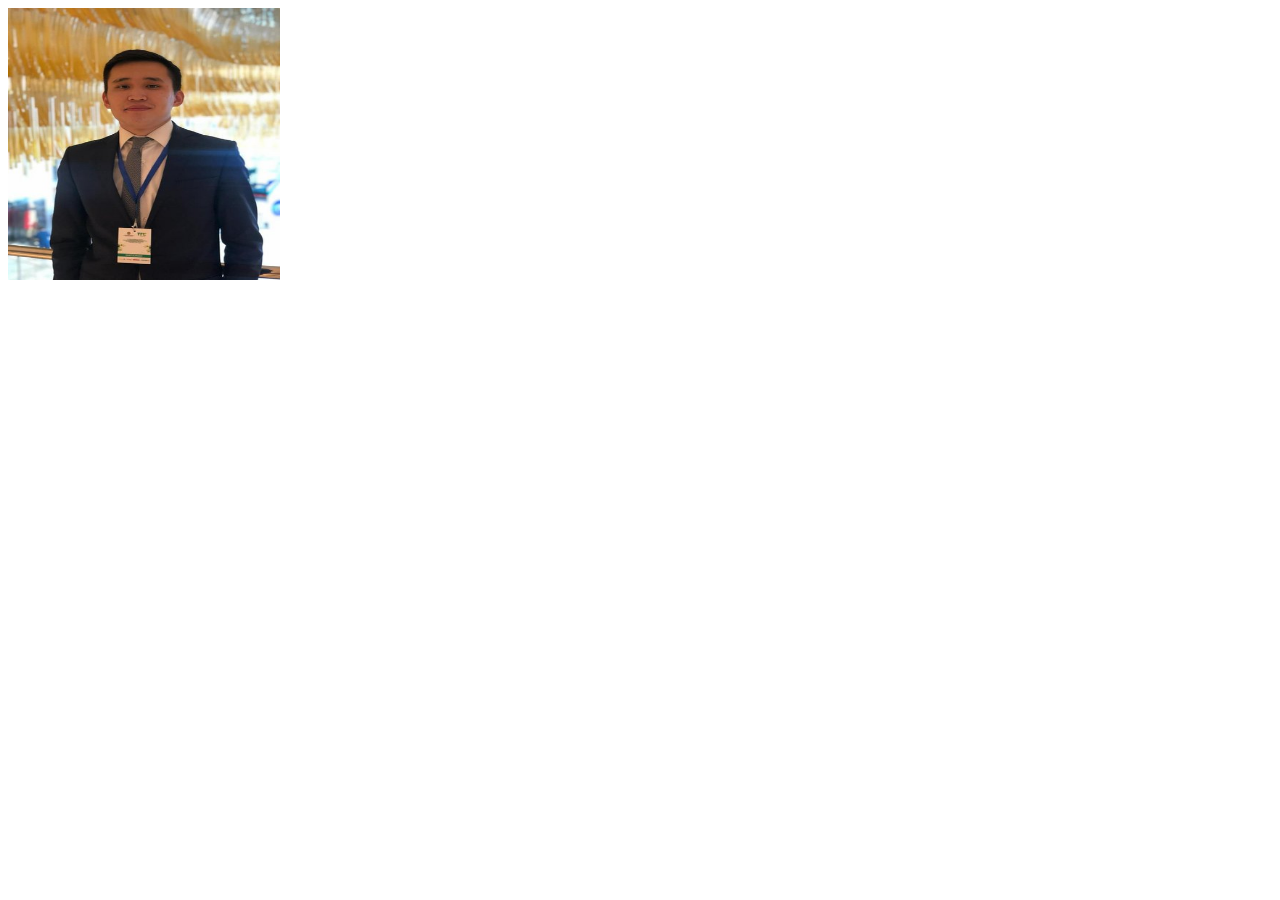
==== index.html @ 1963563e "feat: update index.html file" ====
<!DOCTYPE html>
<html lang="en">
<head>
  <meta charset="utf-8">
  <title>CV</title>
  <meta name="description" content="CV">
  <meta name="author" content="SitePoint">
  <link rel="stylesheet" href="styles.css?v=1.0">
</head>
<body>
    <img src="./img/704327163.jpeg" alt="Avatar" width="272" height="272" class="rightpic">
</body>
</html>
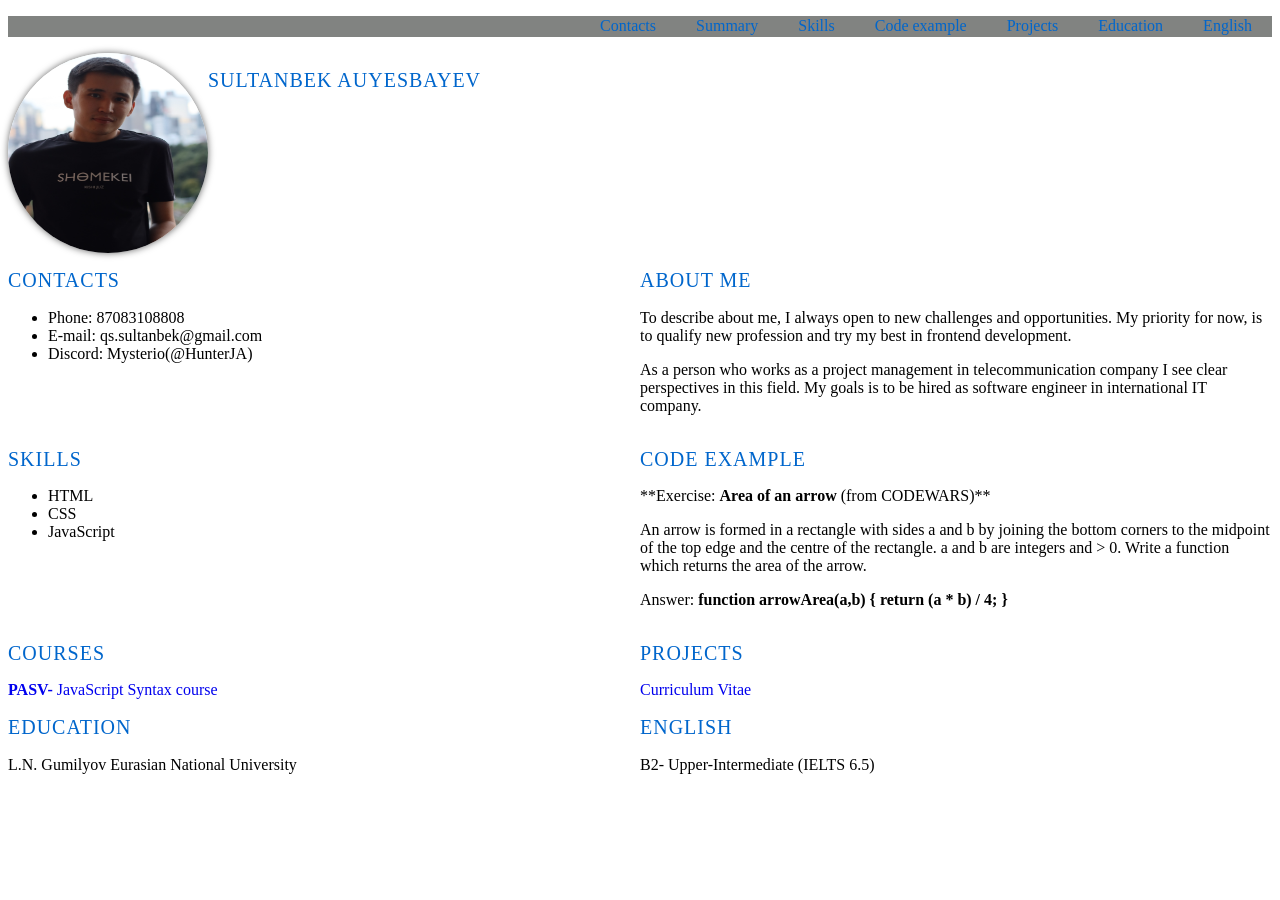
==== commit b80704e6: "feat: add info in CV with minor styles" ====
--- a/index.html
+++ b/index.html
@@ -1,13 +1,75 @@
-<!DOCTYPE html>
+<!doctype html>
 <html lang="en">
+<link rel="stylesheet" href="./style.css">
 <head>
   <meta charset="utf-8">
   <title>CV</title>
   <meta name="description" content="CV">
   <meta name="author" content="SitePoint">
-  <link rel="stylesheet" href="styles.css?v=1.0">
+  <link rel="stylesheet" href="style.css">
+  <link rel="icon" href="../rsschool-cv/assets/icon-cv-11.jpg">
+  <link rel="preconnect" href="https://fonts.googleapis.com">
+  <link href="https://fonts.googleapis.com/css2?family=Oswald:wght@300;400;700&display=swap" rel="stylesheet">
 </head>
 <body>
-    <img src="./img/704327163.jpeg" alt="Avatar" width="272" height="272" class="rightpic">
+	<header class="header">
+		<div class="container header-container"></div>
+			<nav class="nav">
+				<ul class="nav-list">
+					<li class="nav-item"><a href="#contacts" class="nav-link">Contacts</a></li>
+					<li class="nav-item"><a href="#summary" class="nav-link">Summary</a></li>
+					<li class="nav-item"><a href="#skills" class="nav-link">Skills</a></li>
+					<li class="nav-item"><a href="#code" class="nav-link">Code example</a></li>
+					<li class="nav-item"><a href="#projects" class="nav-link">Projects</a></li>
+					<li class="nav-item"><a href="#education" class="nav-link">Education</a></li>
+					<li class="nav-item"><a href="#english" class="nav-link">English</a></li>
+				</ul>
+			</nav>
+		</div>
+	</header>
+	<main class="main">
+		<div class="container main-container">
+			<img src="./assets/IMG_3637.JPG" alt="Avatar" width="272" height="272" class="image">
+			<section class="section" id = "profile"><h1 class="section-title">Sultanbek Auyesbayev</h1></section>
+			<section class="section" id = "contacts"><h2 class="section-title">Contacts</h2>
+				<ul class="contacts-list">
+					<li>Phone: 87083108808</li>
+					<li>E-mail: qs.sultanbek@gmail.com</li>
+					<li>Discord: Mysterio(@HunterJA)</li>
+				</ul>
+			</section>
+			<section class="section" id = "summary"><h2 class="section-title">About me</h2>
+				<p class="summary-info">To describe about me, I always open to new challenges and opportunities. My priority for now, is to qualify new profession and try my best in frontend development.</p><p>As a person who works as a project management in telecommunication company I see clear perspectives in this field. My goals is to be hired as software engineer in international IT company.</p>
+			</section>
+			<section class="section" id = "skills"><h2 class="section-title">Skills</h2>
+				<ul class="skills-info">
+					<li>HTML</li>
+					<li>CSS</li>
+					<li>JavaScript</li>
+				</ul>
+			</section>
+			<section class="section" id = "code"><h2 class="section-title">Code example</h2>
+				<p>**Exercise: <span class="code-example">Area of an arrow</span> (from CODEWARS)**</p>
+				<p>An arrow is formed in a rectangle with sides a and b by joining the bottom corners to the midpoint of the top edge and the centre of the rectangle. a and b are integers and > 0. Write a function which returns the area of the arrow.</p>
+				<p>Answer: <span class="code-example">function arrowArea(a,b) { return (a * b) / 4; }</span></p>
+			</section>
+			<section class="section" id = "courses"><h2 class="section-title">Courses</h2>
+				<a href="https://localcoding.us/" class="courses-link"><span class="courses-name">PASV- </span>JavaScript Syntax course</a>
+			</section>
+			<section class="section" id = "projects"><h2 class="section-title">Projects</h2>
+				<a href="https://hunterja.github.io/rsschool-cv-old/" class="projects-link">Curriculum Vitae</a>
+			</section>
+			<section class="section" id = "education"><h2 class="section-title">Education</h2>
+				<p>L.N. Gumilyov Eurasian National University</p>
+			</section>
+			<section class="section" id = "english"><h2 class="section-title">English</h2>
+				<p>B2- Upper-Intermediate (IELTS 6.5)</p>
+			</section>
+		</div>
+	</main>
+	<footer class="footer">
+		<div class="container footer-container">
+		</div>
+	</footer>
 </body>
 </html>
--- a/style.css
+++ b/style.css
@@ -0,0 +1,103 @@
+* {
+	box-sizing: border-box;
+}
+
+.html {
+	scroll-behavior: smooth;
+}
+
+.container {
+    max-width: 1440px;
+    margin: 0 auto;
+  }
+
+.header {
+	background-color: #818381;
+}
+
+
+.body {
+	font-family: 'Oswald', sans-serif;
+	min-height: 100vh;
+	margin: 0;
+	padding: 0;
+	display: flex;
+	flex-direction: column;
+	justify-content: space-between;
+}
+
+.main-container {
+	display: flex;
+	flex-wrap: wrap;
+  }
+
+.image {
+	border-radius: 50%;
+	border: 3px;
+	box-shadow:0 0 7px #666;
+	width: 200px;
+	height: 200px;
+	object-fit: fill;
+}
+
+.section {
+	width: 50%;
+  }
+
+  .section-title {
+	font-size: 20px;
+	font-weight: 500;
+	text-transform: uppercase;
+	letter-spacing: 1px;
+	color: #0066CC;
+  }
+
+
+.nav-list {
+	display: flex;
+	justify-content: flex-end;
+	align-items: center;
+	list-style: none;
+}
+
+.nav-link {
+	padding: 0 20px;
+	line-height: 1.3;
+	text-decoration: none;
+	color: #0066CC;
+	transition: color 0.5s;
+}
+
+.nav-link:hover {
+	color: black;
+}
+
+.code-example {
+	font-weight: bold;
+}
+
+.courses-name {
+	font-weight: bold;
+}
+
+.courses-link {
+	text-decoration: none;
+}
+
+.courses-link:hover {
+	color: black;
+}
+
+.projects-link {
+	text-decoration: none;
+}
+
+.projects-link:hover {
+	color:black;
+}
+
+@media (max-width: 768px) {
+	.section {
+	  width: 100%;
+	}
+}
--- a/style.css
+++ b/style.css
@@ -0,0 +1,103 @@
+* {
+	box-sizing: border-box;
+}
+
+.html {
+	scroll-behavior: smooth;
+}
+
+.container {
+    max-width: 1440px;
+    margin: 0 auto;
+  }
+
+.header {
+	background-color: #818381;
+}
+
+
+.body {
+	font-family: 'Oswald', sans-serif;
+	min-height: 100vh;
+	margin: 0;
+	padding: 0;
+	display: flex;
+	flex-direction: column;
+	justify-content: space-between;
+}
+
+.main-container {
+	display: flex;
+	flex-wrap: wrap;
+  }
+
+.image {
+	border-radius: 50%;
+	border: 3px;
+	box-shadow:0 0 7px #666;
+	width: 200px;
+	height: 200px;
+	object-fit: fill;
+}
+
+.section {
+	width: 50%;
+  }
+
+  .section-title {
+	font-size: 20px;
+	font-weight: 500;
+	text-transform: uppercase;
+	letter-spacing: 1px;
+	color: #0066CC;
+  }
+
+
+.nav-list {
+	display: flex;
+	justify-content: flex-end;
+	align-items: center;
+	list-style: none;
+}
+
+.nav-link {
+	padding: 0 20px;
+	line-height: 1.3;
+	text-decoration: none;
+	color: #0066CC;
+	transition: color 0.5s;
+}
+
+.nav-link:hover {
+	color: black;
+}
+
+.code-example {
+	font-weight: bold;
+}
+
+.courses-name {
+	font-weight: bold;
+}
+
+.courses-link {
+	text-decoration: none;
+}
+
+.courses-link:hover {
+	color: black;
+}
+
+.projects-link {
+	text-decoration: none;
+}
+
+.projects-link:hover {
+	color:black;
+}
+
+@media (max-width: 768px) {
+	.section {
+	  width: 100%;
+	}
+}
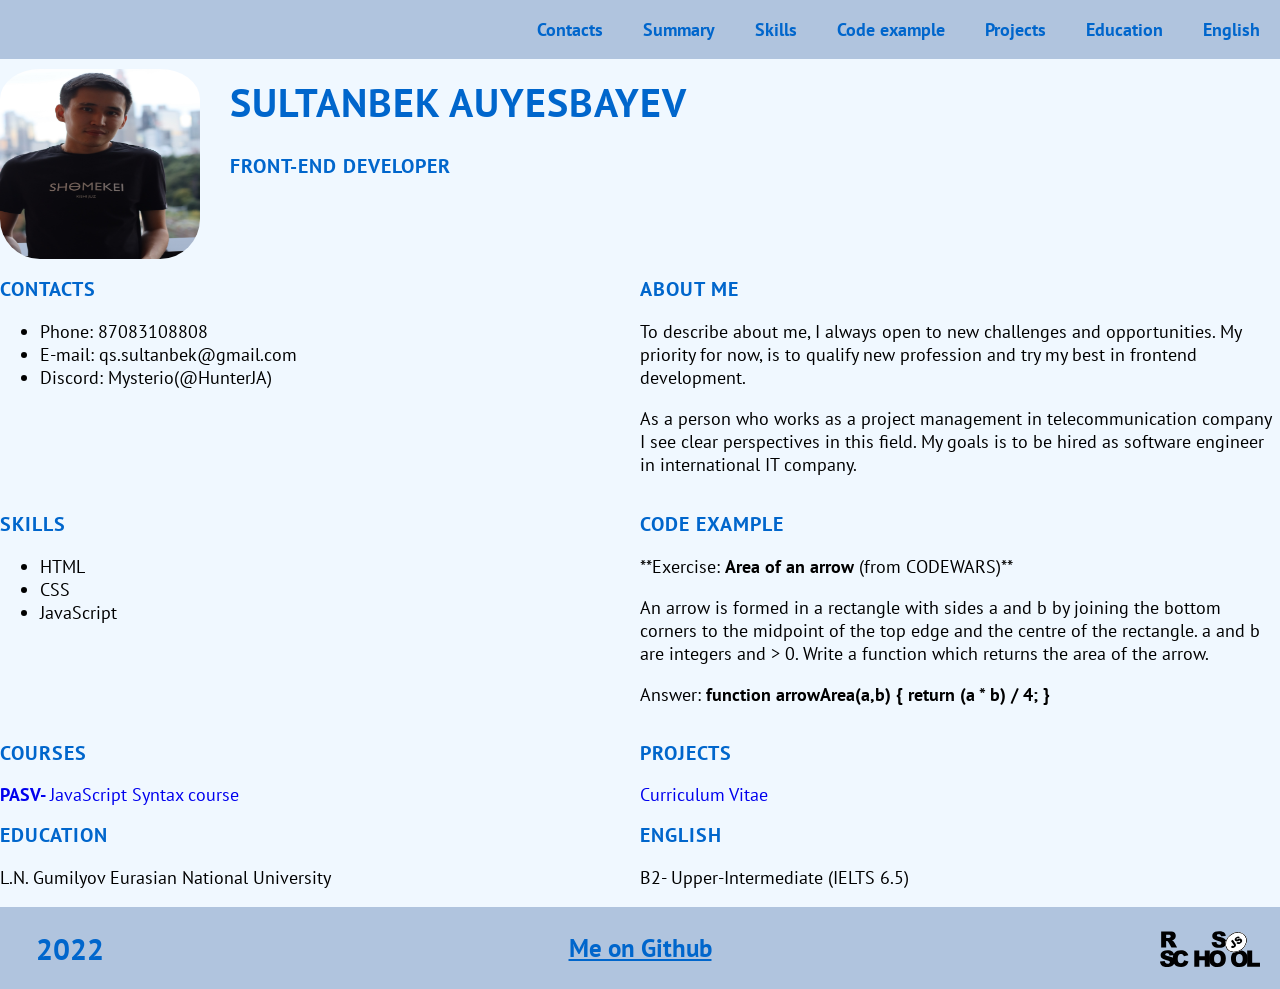
==== commit 155bff48: "feat: add styles in CV and links to rsschool academy with own gihub page" ====
--- a/index.html
+++ b/index.html
@@ -3,13 +3,14 @@
 <link rel="stylesheet" href="./style.css">
 <head>
   <meta charset="utf-8">
-  <title>CV</title>
+  <title>Sultanbek Auyesbayev</title>
   <meta name="description" content="CV">
   <meta name="author" content="SitePoint">
   <link rel="stylesheet" href="style.css">
   <link rel="icon" href="../rsschool-cv/assets/icon-cv-11.jpg">
   <link rel="preconnect" href="https://fonts.googleapis.com">
-  <link href="https://fonts.googleapis.com/css2?family=Oswald:wght@300;400;700&display=swap" rel="stylesheet">
+  <link rel="preconnect" href="https://fonts.gstatic.com" crossorigin>
+  <link href="https://fonts.googleapis.com/css2?family=PT+Sans:ital,wght@0,400;0,700;1,400;1,700&display=swap" rel="stylesheet">
 </head>
 <body>
 	<header class="header">
@@ -29,8 +30,9 @@
 	</header>
 	<main class="main">
 		<div class="container main-container">
-			<img src="./assets/IMG_3637.JPG" alt="Avatar" width="272" height="272" class="image">
-			<section class="section" id = "profile"><h1 class="section-title">Sultanbek Auyesbayev</h1></section>
+			<img src="./assets/IMG_3637.JPG" alt="Avatar" class="image">
+			<section class="section" id = "profile"><h1 class="section-title"><span class="name">Sultanbek Auyesbayev</span></h1>
+			<p class="section-title"><span class="profession">Front-end Developer</span></p></section>
 			<section class="section" id = "contacts"><h2 class="section-title">Contacts</h2>
 				<ul class="contacts-list">
 					<li>Phone: 87083108808</li>
@@ -68,8 +70,15 @@
 		</div>
 	</main>
 	<footer class="footer">
-		<div class="container footer-container">
-		</div>
+			<div class="footer-year">
+				2022
+			</div>
+			<div class="footer-github">
+				<a href="https://github.com/HunterJA" class="gihub-link">Me on Github</a>
+			</div>
+			<div class="footer-rsschool">
+				<a href="https://rs.school/js/" class="logo"><img src="./images/rs_school_js.svg" alt="rsschool_link"></a>
+			</div>
 	</footer>
 </body>
 </html>
--- a/style.css
+++ b/style.css
@@ -2,7 +2,7 @@
 	box-sizing: border-box;
 }
 
-.html {
+html {
 	scroll-behavior: smooth;
 }
 
@@ -11,19 +11,21 @@
     margin: 0 auto;
   }
 
-.header {
-	background-color: #818381;
+header {
+	background-color: #B0C4DE;
 }
 
 
-.body {
-	font-family: 'Oswald', sans-serif;
+body {
+	font-family: 'PT Sans', sans-serif;
 	min-height: 100vh;
 	margin: 0;
 	padding: 0;
 	display: flex;
 	flex-direction: column;
 	justify-content: space-between;
+	font-size: 18px;
+	background-color: #F0F8FF;
 }
 
 .main-container {
@@ -32,32 +34,46 @@
   }
 
 .image {
-	border-radius: 50%;
-	border: 3px;
-	box-shadow:0 0 7px #666;
+	border-radius: 20%;
 	width: 200px;
 	height: 200px;
 	object-fit: fill;
+	padding-top: 10px;
 }
 
 .section {
 	width: 50%;
-  }
+}
 
-  .section-title {
+span.name {
+	font-size: 40px;
+	color: #0066CC;
+	padding: 0 0 0 30px;
+}
+
+span.profession {
 	font-size: 20px;
-	font-weight: 500;
+	line-height: 37px;
+	font-weight: bold;
+	color: #0066CC;
+	padding-left: 30px;
+}
+
+
+.section-title {
+	font-size: 20px;
+	font-weight: bold;
 	text-transform: uppercase;
 	letter-spacing: 1px;
 	color: #0066CC;
-  }
-
+}
 
 .nav-list {
 	display: flex;
 	justify-content: flex-end;
 	align-items: center;
 	list-style: none;
+	font-weight: bold;
 }
 
 .nav-link {
@@ -96,6 +112,35 @@
 	color:black;
 }
 
+.footer-year {
+	width: 100px;
+	text-align: center;
+	font-size: 30px;
+	line-height: 37px;
+	font-weight: bold;
+	color: #0066CC;
+}
+
+.gihub-link	{
+	font-size: 25px;
+	font-weight: bold;
+	color: #0066CC;
+}
+
+.footer {
+	display: flex;
+	justify-content: space-between;
+	align-items: center;
+	padding: 20px;
+	background-color: #B0C4DE;
+}
+
+.footer-rsschool > a > img {
+	width: 100px;;
+	position: relative;
+	top: 3px;
+}
+
 @media (max-width: 768px) {
 	.section {
 	  width: 100%;
--- a/style.css
+++ b/style.css
@@ -2,7 +2,7 @@
 	box-sizing: border-box;
 }
 
-.html {
+html {
 	scroll-behavior: smooth;
 }
 
@@ -11,19 +11,21 @@
     margin: 0 auto;
   }
 
-.header {
-	background-color: #818381;
+header {
+	background-color: #B0C4DE;
 }
 
 
-.body {
-	font-family: 'Oswald', sans-serif;
+body {
+	font-family: 'PT Sans', sans-serif;
 	min-height: 100vh;
 	margin: 0;
 	padding: 0;
 	display: flex;
 	flex-direction: column;
 	justify-content: space-between;
+	font-size: 18px;
+	background-color: #F0F8FF;
 }
 
 .main-container {
@@ -32,32 +34,46 @@
   }
 
 .image {
-	border-radius: 50%;
-	border: 3px;
-	box-shadow:0 0 7px #666;
+	border-radius: 20%;
 	width: 200px;
 	height: 200px;
 	object-fit: fill;
+	padding-top: 10px;
 }
 
 .section {
 	width: 50%;
-  }
+}
 
-  .section-title {
+span.name {
+	font-size: 40px;
+	color: #0066CC;
+	padding: 0 0 0 30px;
+}
+
+span.profession {
 	font-size: 20px;
-	font-weight: 500;
+	line-height: 37px;
+	font-weight: bold;
+	color: #0066CC;
+	padding-left: 30px;
+}
+
+
+.section-title {
+	font-size: 20px;
+	font-weight: bold;
 	text-transform: uppercase;
 	letter-spacing: 1px;
 	color: #0066CC;
-  }
-
+}
 
 .nav-list {
 	display: flex;
 	justify-content: flex-end;
 	align-items: center;
 	list-style: none;
+	font-weight: bold;
 }
 
 .nav-link {
@@ -96,6 +112,35 @@
 	color:black;
 }
 
+.footer-year {
+	width: 100px;
+	text-align: center;
+	font-size: 30px;
+	line-height: 37px;
+	font-weight: bold;
+	color: #0066CC;
+}
+
+.gihub-link	{
+	font-size: 25px;
+	font-weight: bold;
+	color: #0066CC;
+}
+
+.footer {
+	display: flex;
+	justify-content: space-between;
+	align-items: center;
+	padding: 20px;
+	background-color: #B0C4DE;
+}
+
+.footer-rsschool > a > img {
+	width: 100px;;
+	position: relative;
+	top: 3px;
+}
+
 @media (max-width: 768px) {
 	.section {
 	  width: 100%;
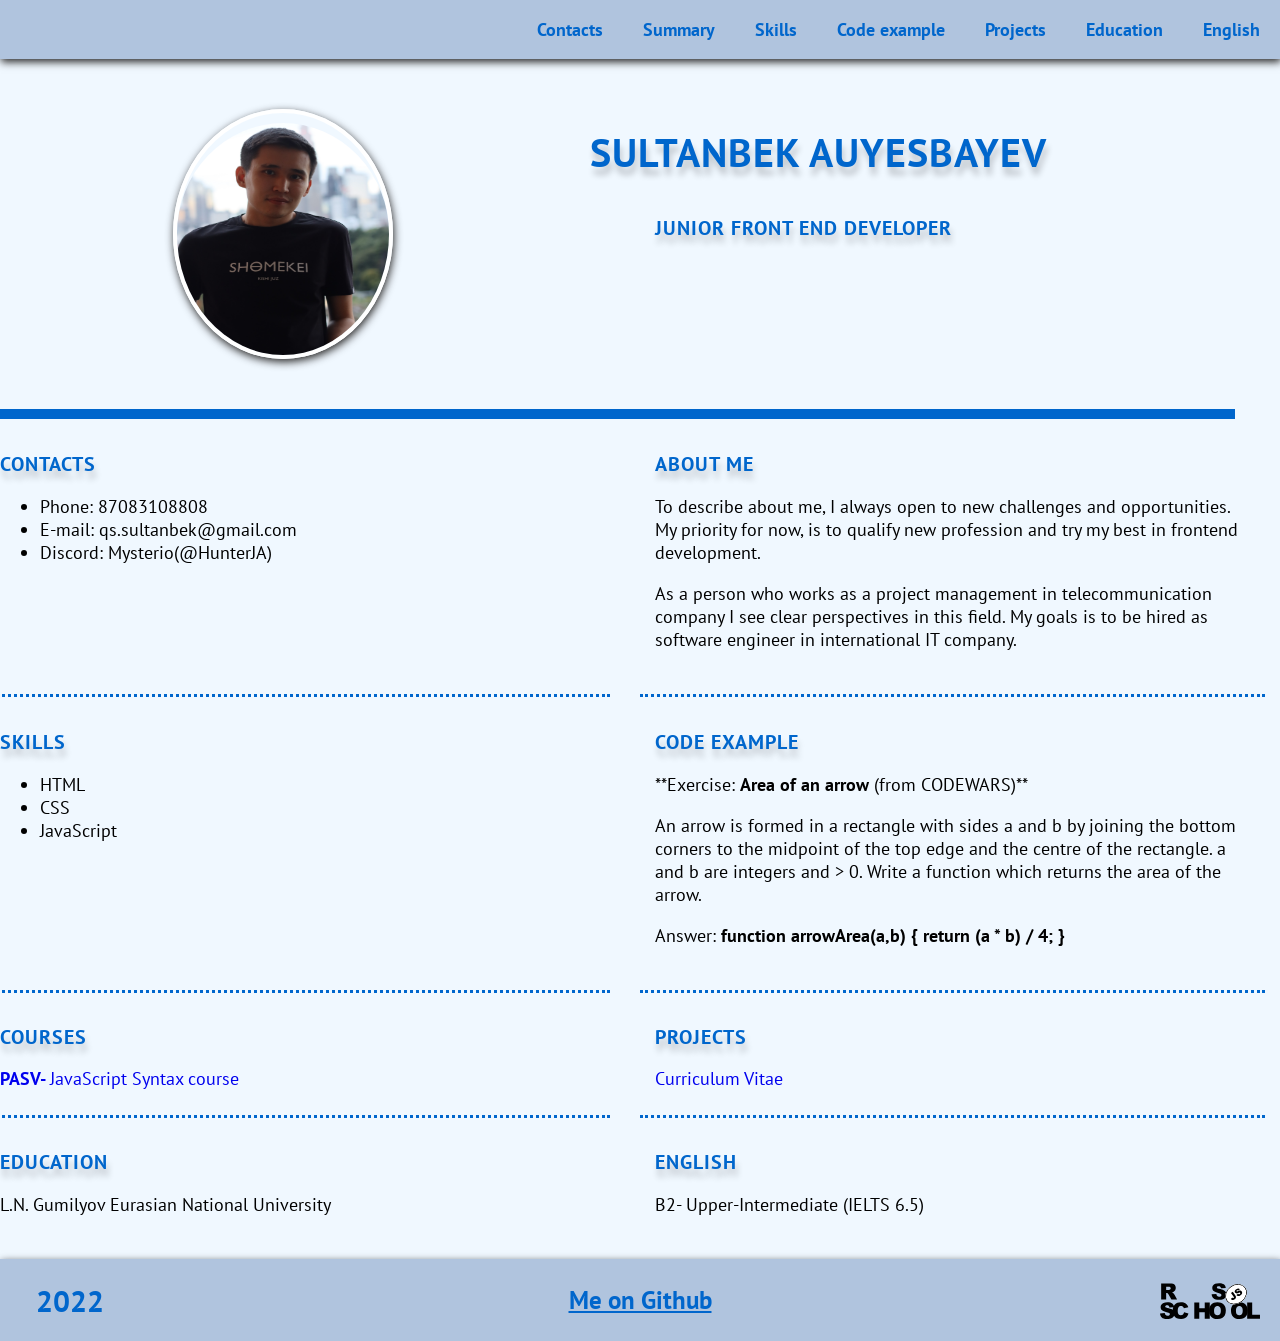
==== commit d594f18f: "feat: edit styles and html" ====
--- a/index.html
+++ b/index.html
@@ -1,6 +1,5 @@
 <!doctype html>
 <html lang="en">
-<link rel="stylesheet" href="./style.css">
 <head>
   <meta charset="utf-8">
   <title>Sultanbek Auyesbayev</title>
@@ -26,13 +25,12 @@
 					<li class="nav-item"><a href="#english" class="nav-link">English</a></li>
 				</ul>
 			</nav>
-		</div>
 	</header>
 	<main class="main">
 		<div class="container main-container">
-			<img src="./assets/IMG_3637.JPG" alt="Avatar" class="image">
-			<section class="section" id = "profile"><h1 class="section-title"><span class="name">Sultanbek Auyesbayev</span></h1>
-			<p class="section-title"><span class="profession">Front-end Developer</span></p></section>
+			<section class="section section-profile" id = "profile"><img src="./assets/IMG_3637.JPG" alt="Avatar" class="image">
+			<div class="title-profile"><h1 class="section-title"><span class="name">Sultanbek Auyesbayev</span></h1>
+			<h3 class="section-title">Junior Front end developer</h3></div></section>
 			<section class="section" id = "contacts"><h2 class="section-title">Contacts</h2>
 				<ul class="contacts-list">
 					<li>Phone: 87083108808</li>
@@ -61,10 +59,10 @@
 			<section class="section" id = "projects"><h2 class="section-title">Projects</h2>
 				<a href="https://hunterja.github.io/rsschool-cv-old/" class="projects-link">Curriculum Vitae</a>
 			</section>
-			<section class="section" id = "education"><h2 class="section-title">Education</h2>
+			<section class="section section-study" id = "education"><h2 class="section-title">Education</h2>
 				<p>L.N. Gumilyov Eurasian National University</p>
 			</section>
-			<section class="section" id = "english"><h2 class="section-title">English</h2>
+			<section class="section section-language" id = "english"><h2 class="section-title">English</h2>
 				<p>B2- Upper-Intermediate (IELTS 6.5)</p>
 			</section>
 		</div>
@@ -81,4 +79,4 @@
 			</div>
 	</footer>
 </body>
-</html>
+</html>
--- a/style.css
+++ b/style.css
@@ -13,6 +13,7 @@
 
 header {
 	background-color: #B0C4DE;
+	box-shadow: 1px 3px 8px rgb(41 40 40);
 }
 
 
@@ -31,20 +32,44 @@
 .main-container {
 	display: flex;
 	flex-wrap: wrap;
+	justify-content: space-between;
+	padding: 0 15px;
   }
 
 .image {
-	border-radius: 20%;
-	width: 200px;
-	height: 200px;
+	border-radius: 60%;
+	border: 4px solid white;
+	box-shadow: 1px 3px 8px rgb(41 40 40);
+	width: 220px;
+	height: 250px;
 	object-fit: fill;
 	padding-top: 10px;
 }
 
 .section {
 	width: 50%;
+	border-bottom: 3px dotted #0066CC;
+	border-width: 1;
+	padding: 15px;
+	padding-bottom: 25px;
+	margin-left: -30px
 }
 
+.section-profile {
+	display: flex;
+	justify-content: space-evenly;
+	width: 100%;
+	padding: 50px 20px;
+	border-bottom: 10px solid #0066CC;
+}
+
+.section-study {
+	border-style: hidden;
+}
+
+.section-language {
+	border-style: hidden;
+}
 span.name {
 	font-size: 40px;
 	color: #0066CC;
@@ -66,6 +91,14 @@
 	text-transform: uppercase;
 	letter-spacing: 1px;
 	color: #0066CC;
+	text-shadow: 2px 8px 6px rgba(0,0,0,0.2),
+				 0px -5px 35px rgba(255,255,255,0.3);
+}
+
+.title-profile {
+	display: flex;
+	flex-direction: column;
+	text-align: center;
 }
 
 .nav-list {
@@ -133,6 +166,7 @@
 	align-items: center;
 	padding: 20px;
 	background-color: #B0C4DE;
+	box-shadow: 1px 3px 8px rgb(41 40 40);
 }
 
 .footer-rsschool > a > img {
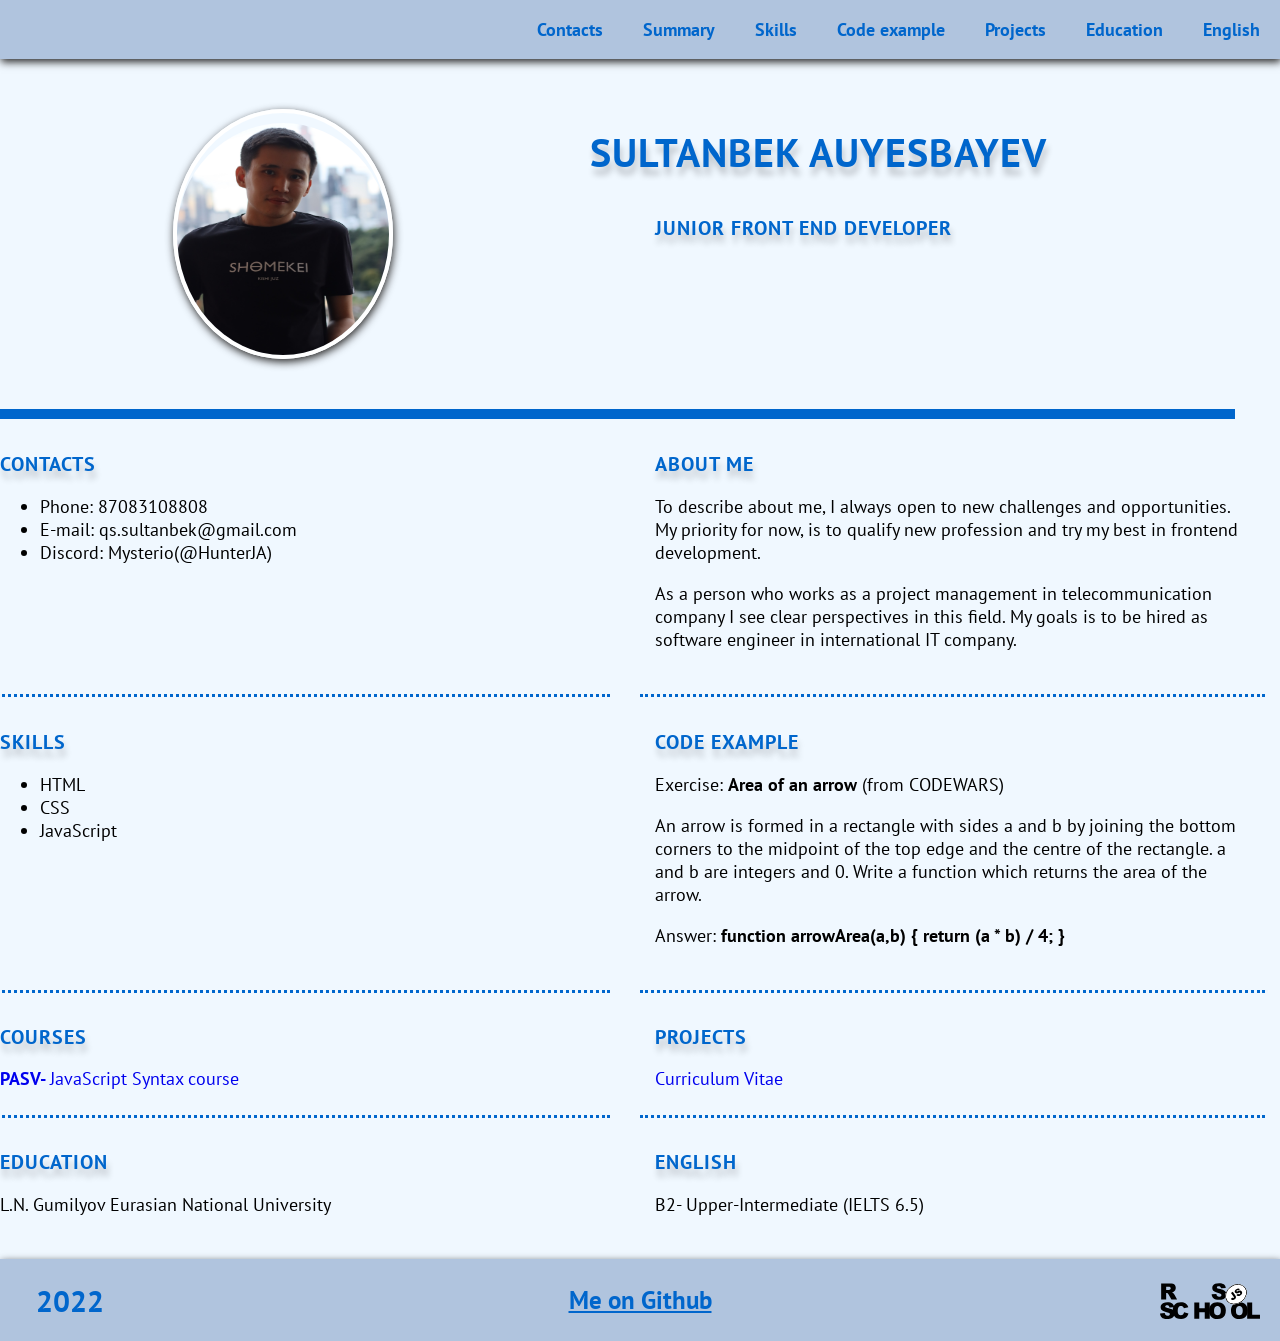
==== commit 612b2b8e: "fix: semantic" ====
--- a/index.html
+++ b/index.html
@@ -1,82 +1,81 @@
-<!doctype html>
+<!DOCTYPE html>
 <html lang="en">
 <head>
-  <meta charset="utf-8">
-  <title>Sultanbek Auyesbayev</title>
-  <meta name="description" content="CV">
-  <meta name="author" content="SitePoint">
-  <link rel="stylesheet" href="style.css">
-  <link rel="icon" href="../rsschool-cv/assets/icon-cv-11.jpg">
-  <link rel="preconnect" href="https://fonts.googleapis.com">
-  <link rel="preconnect" href="https://fonts.gstatic.com" crossorigin>
-  <link href="https://fonts.googleapis.com/css2?family=PT+Sans:ital,wght@0,400;0,700;1,400;1,700&display=swap" rel="stylesheet">
+<meta charset="utf-8">
+<title>Sultanbek Auyesbayev</title>
+<meta name="description" content="CV">
+<meta name="author" content="SitePoint">
+<link rel="stylesheet" href="style.css">
+<link rel="icon" href="../rsschool-cv/assets/icon-cv-11.jpg">
+<link rel="preconnect" href="https://fonts.googleapis.com">
+<link rel="preconnect" href="https://fonts.gstatic.com" crossorigin>
+<link href="https://fonts.googleapis.com/css2?family=PT+Sans:ital,wght@0,400;0,700;1,400;1,700&display=swap" rel="stylesheet">
 </head>
 <body>
-	<header class="header">
-		<div class="container header-container"></div>
-			<nav class="nav">
-				<ul class="nav-list">
-					<li class="nav-item"><a href="#contacts" class="nav-link">Contacts</a></li>
-					<li class="nav-item"><a href="#summary" class="nav-link">Summary</a></li>
-					<li class="nav-item"><a href="#skills" class="nav-link">Skills</a></li>
-					<li class="nav-item"><a href="#code" class="nav-link">Code example</a></li>
-					<li class="nav-item"><a href="#projects" class="nav-link">Projects</a></li>
-					<li class="nav-item"><a href="#education" class="nav-link">Education</a></li>
-					<li class="nav-item"><a href="#english" class="nav-link">English</a></li>
-				</ul>
-			</nav>
-	</header>
-	<main class="main">
-		<div class="container main-container">
-			<section class="section section-profile" id = "profile"><img src="./assets/IMG_3637.JPG" alt="Avatar" class="image">
-			<div class="title-profile"><h1 class="section-title"><span class="name">Sultanbek Auyesbayev</span></h1>
-			<h3 class="section-title">Junior Front end developer</h3></div></section>
-			<section class="section" id = "contacts"><h2 class="section-title">Contacts</h2>
-				<ul class="contacts-list">
-					<li>Phone: 87083108808</li>
-					<li>E-mail: qs.sultanbek@gmail.com</li>
-					<li>Discord: Mysterio(@HunterJA)</li>
-				</ul>
-			</section>
-			<section class="section" id = "summary"><h2 class="section-title">About me</h2>
-				<p class="summary-info">To describe about me, I always open to new challenges and opportunities. My priority for now, is to qualify new profession and try my best in frontend development.</p><p>As a person who works as a project management in telecommunication company I see clear perspectives in this field. My goals is to be hired as software engineer in international IT company.</p>
-			</section>
-			<section class="section" id = "skills"><h2 class="section-title">Skills</h2>
-				<ul class="skills-info">
-					<li>HTML</li>
-					<li>CSS</li>
-					<li>JavaScript</li>
-				</ul>
-			</section>
-			<section class="section" id = "code"><h2 class="section-title">Code example</h2>
-				<p>**Exercise: <span class="code-example">Area of an arrow</span> (from CODEWARS)**</p>
-				<p>An arrow is formed in a rectangle with sides a and b by joining the bottom corners to the midpoint of the top edge and the centre of the rectangle. a and b are integers and > 0. Write a function which returns the area of the arrow.</p>
-				<p>Answer: <span class="code-example">function arrowArea(a,b) { return (a * b) / 4; }</span></p>
-			</section>
-			<section class="section" id = "courses"><h2 class="section-title">Courses</h2>
-				<a href="https://localcoding.us/" class="courses-link"><span class="courses-name">PASV- </span>JavaScript Syntax course</a>
-			</section>
-			<section class="section" id = "projects"><h2 class="section-title">Projects</h2>
-				<a href="https://hunterja.github.io/rsschool-cv-old/" class="projects-link">Curriculum Vitae</a>
-			</section>
-			<section class="section section-study" id = "education"><h2 class="section-title">Education</h2>
-				<p>L.N. Gumilyov Eurasian National University</p>
-			</section>
-			<section class="section section-language" id = "english"><h2 class="section-title">English</h2>
-				<p>B2- Upper-Intermediate (IELTS 6.5)</p>
-			</section>
-		</div>
-	</main>
-	<footer class="footer">
-			<div class="footer-year">
-				2022
-			</div>
-			<div class="footer-github">
-				<a href="https://github.com/HunterJA" class="gihub-link">Me on Github</a>
-			</div>
-			<div class="footer-rsschool">
-				<a href="https://rs.school/js/" class="logo"><img src="./images/rs_school_js.svg" alt="rsschool_link"></a>
-			</div>
-	</footer>
+<header class="header">
+<div class="container header-container"></div>
+<nav class="nav">
+<ul class="nav-list">
+<li class="nav-item"><a href="#contacts" class="nav-link">Contacts</a></li>
+<li class="nav-item"><a href="#summary" class="nav-link">Summary</a></li>
+<li class="nav-item"><a href="#skills" class="nav-link">Skills</a></li>
+<li class="nav-item"><a href="#code" class="nav-link">Code example</a></li>
+<li class="nav-item"><a href="#projects" class="nav-link">Projects</a></li>
+<li class="nav-item"><a href="#education" class="nav-link">Education</a></li>
+<li class="nav-item"><a href="#english" class="nav-link">English</a></li>
+</ul>
+</nav>
+</header>
+<main class="main">
+<div class="container main-container">
+<section class="section section-profile" id="profile"><img src="./assets/IMG_3637.JPG" alt="Avatar" class="image">
+<div class="title-profile"><h1 class="section-title"><span class="name">Sultanbek Auyesbayev</span></h1>
+<h3 class="section-title">Junior Front end developer</h3></div></section>
+<section class="section" id="contacts"><h2 class="section-title">Contacts</h2>
+<ul class="contacts-list">
+<li>Phone: 87083108808</li>
+<li>E-mail: qs.sultanbek@gmail.com</li>
+<li>Discord: Mysterio(@HunterJA)</li>
+</ul>
+</section>
+<section class="section" id="summary"><h2 class="section-title">About me</h2>
+<p class="summary-info">To describe about me, I always open to new challenges and opportunities. My priority for now, is to qualify new profession and try my best in frontend development.</p>
+<p>As a person who works as a project management in telecommunication company I see clear perspectives in this field. My goals is to be hired as software engineer in international IT company.</p>
+</section>
+<section class="section" id="skills"><h2 class="section-title">Skills</h2>
+<ul class="skills-info">
+<li>HTML</li>
+<li>CSS</li>
+<li>JavaScript</li>
+</ul>
+</section>
+<section class="section" id="code"><h2 class="section-title">Code example</h2>
+<p>Exercise: <span class="code-example">Area of an arrow</span> (from CODEWARS)</p>
+<p>An arrow is formed in a rectangle with sides a and b by joining the bottom corners to the midpoint of the top edge and the centre of the rectangle. a and b are integers and 0. Write a function which returns the area of the arrow.</p>
+<p>Answer: <span class="code-example">function arrowArea(a,b) { return (a * b) / 4; }</span></p>
+</section>
+<section class="section" id="courses"><h2 class="section-title">Courses</h2>
+<a href="https://localcoding.us/" class="courses-link"><span class="courses-name">PASV- </span>JavaScript Syntax course</a>
+</section>
+<section class="section" id="projects"><h2 class="section-title">Projects</h2>
+<a href="https://hunterja.github.io/rsschool-cv-old/" class="projects-link">Curriculum Vitae</a>
+</section>
+<section class="section section-study" id="education"><h2 class="section-title">Education</h2>
+<p>L.N. Gumilyov Eurasian National University</p>
+</section>
+<section class="section section-language" id="english"><h2 class="section-title">English</h2>
+<p>B2- Upper-Intermediate (IELTS 6.5)</p>
+</section>
+</div>
+</main>
+<footer class="footer">
+<div class="footer-year">2022</div>
+<div class="footer-github">
+<a href="https://github.com/HunterJA" class="gihub-link">Me on Github</a>
+</div>
+<div class="footer-rsschool">
+<a href="https://rs.school/js/" class="logo"><img src="./images/rs_school_js.svg" alt="rsschool_link"></a>
+</div>
+</footer>
 </body>
 </html>
